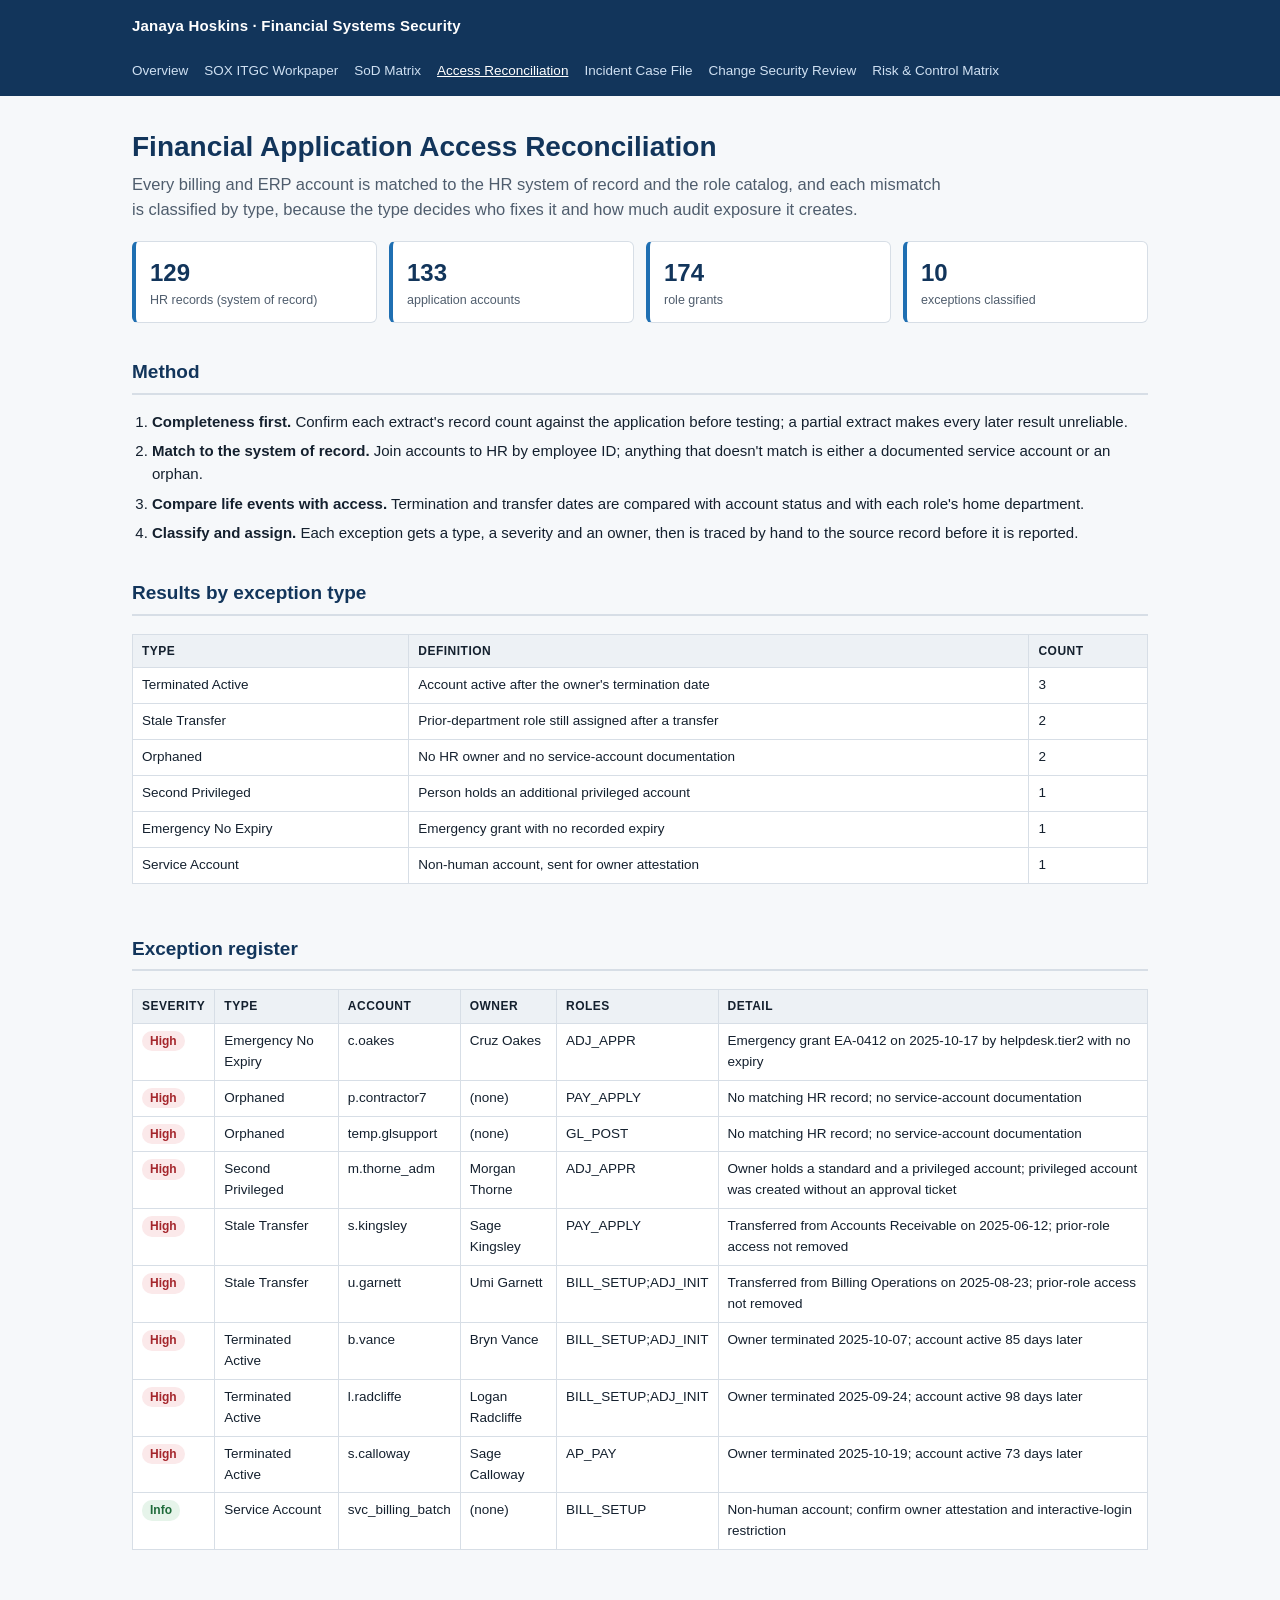
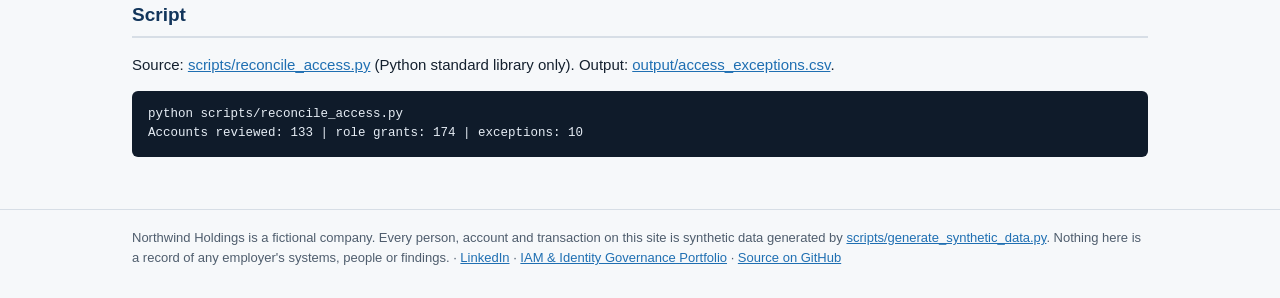
==== access-reconciliation.html @ 760a2b8c "Initial upload" ====
<!DOCTYPE html>
<html lang="en">
<head>
<meta charset="utf-8">
<meta name="viewport" content="width=device-width, initial-scale=1">
<title>Access Reconciliation | Janaya Hoskins, Financial Systems Security</title>
<link rel="stylesheet" href="assets/site.css">
</head>
<body>
<header class="site"><div class="wrap"><a class="brand" href="index.html">Janaya Hoskins · Financial Systems Security</a><nav><a href="index.html">Overview</a><a href="sox-itgc-workpaper.html">SOX ITGC Workpaper</a><a href="sod-matrix.html">SoD Matrix</a><a href="access-reconciliation.html" class=on>Access Reconciliation</a><a href="incident-case.html">Incident Case File</a><a href="change-security-review.html">Change Security Review</a><a href="risk-control-matrix.html">Risk &amp; Control Matrix</a></nav></div></header>
<main><div class="wrap">

<h1>Financial Application Access Reconciliation</h1>
<p class="lede">Every billing and ERP account is matched to the HR system of record and the role catalog, and each mismatch is classified by type,
because the type decides who fixes it and how much audit exposure it creates.</p>
<div class="stats">
<div class="stat"><div class="n">129</div><div class="l">HR records (system of record)</div></div>
<div class="stat"><div class="n">133</div><div class="l">application accounts</div></div>
<div class="stat"><div class="n">174</div><div class="l">role grants</div></div>
<div class="stat"><div class="n">10</div><div class="l">exceptions classified</div></div>
</div>
<h2>Method</h2>
<ol class="steps">
<li><b>Completeness first.</b> Confirm each extract's record count against the application before testing; a partial extract makes every later result unreliable.</li>
<li><b>Match to the system of record.</b> Join accounts to HR by employee ID; anything that doesn't match is either a documented service account or an orphan.</li>
<li><b>Compare life events with access.</b> Termination and transfer dates are compared with account status and with each role's home department.</li>
<li><b>Classify and assign.</b> Each exception gets a type, a severity and an owner, then is traced by hand to the source record before it is reported.</li>
</ol>
<h2>Results by exception type</h2>
<div class="scroll"><table class=""><thead><tr><th>Type</th><th>Definition</th><th>Count</th></tr></thead><tbody><tr><td>Terminated Active</td><td>Account active after the owner&#x27;s termination date</td><td>3</td></tr><tr><td>Stale Transfer</td><td>Prior-department role still assigned after a transfer</td><td>2</td></tr><tr><td>Orphaned</td><td>No HR owner and no service-account documentation</td><td>2</td></tr><tr><td>Second Privileged</td><td>Person holds an additional privileged account</td><td>1</td></tr><tr><td>Emergency No Expiry</td><td>Emergency grant with no recorded expiry</td><td>1</td></tr><tr><td>Service Account</td><td>Non-human account, sent for owner attestation</td><td>1</td></tr></tbody></table></div>
<h2>Exception register</h2>
<div class="scroll"><table class=""><thead><tr><th>Severity</th><th>Type</th><th>Account</th><th>Owner</th><th>Roles</th><th>Detail</th></tr></thead><tbody><tr><td><span class="pill high">High</span></td><td>Emergency No Expiry</td><td>c.oakes</td><td>Cruz Oakes</td><td>ADJ_APPR</td><td>Emergency grant EA-0412 on 2025-10-17 by helpdesk.tier2 with no expiry</td></tr><tr><td><span class="pill high">High</span></td><td>Orphaned</td><td>p.contractor7</td><td>(none)</td><td>PAY_APPLY</td><td>No matching HR record; no service-account documentation</td></tr><tr><td><span class="pill high">High</span></td><td>Orphaned</td><td>temp.glsupport</td><td>(none)</td><td>GL_POST</td><td>No matching HR record; no service-account documentation</td></tr><tr><td><span class="pill high">High</span></td><td>Second Privileged</td><td>m.thorne_adm</td><td>Morgan Thorne</td><td>ADJ_APPR</td><td>Owner holds a standard and a privileged account; privileged account was created without an approval ticket</td></tr><tr><td><span class="pill high">High</span></td><td>Stale Transfer</td><td>s.kingsley</td><td>Sage Kingsley</td><td>PAY_APPLY</td><td>Transferred from Accounts Receivable on 2025-06-12; prior-role access not removed</td></tr><tr><td><span class="pill high">High</span></td><td>Stale Transfer</td><td>u.garnett</td><td>Umi Garnett</td><td>BILL_SETUP;ADJ_INIT</td><td>Transferred from Billing Operations on 2025-08-23; prior-role access not removed</td></tr><tr><td><span class="pill high">High</span></td><td>Terminated Active</td><td>b.vance</td><td>Bryn Vance</td><td>BILL_SETUP;ADJ_INIT</td><td>Owner terminated 2025-10-07; account active 85 days later</td></tr><tr><td><span class="pill high">High</span></td><td>Terminated Active</td><td>l.radcliffe</td><td>Logan Radcliffe</td><td>BILL_SETUP;ADJ_INIT</td><td>Owner terminated 2025-09-24; account active 98 days later</td></tr><tr><td><span class="pill high">High</span></td><td>Terminated Active</td><td>s.calloway</td><td>Sage Calloway</td><td>AP_PAY</td><td>Owner terminated 2025-10-19; account active 73 days later</td></tr><tr><td><span class="pill info">Info</span></td><td>Service Account</td><td>svc_billing_batch</td><td>(none)</td><td>BILL_SETUP</td><td>Non-human account; confirm owner attestation and interactive-login restriction</td></tr></tbody></table></div>
<h2>Script</h2>
<p>Source: <a href="https://github.com/Janaya-Hoskins/financial-systems-security/blob/main/scripts/reconcile_access.py">scripts/reconcile_access.py</a> (Python standard library only).
Output: <a href="https://github.com/Janaya-Hoskins/financial-systems-security/blob/main/output/access_exceptions.csv">output/access_exceptions.csv</a>.</p>
<pre><code>python scripts/reconcile_access.py
Accounts reviewed: 133 | role grants: 174 | exceptions: 10</code></pre>

</div></main>
<footer class="site"><div class="wrap">
Northwind Holdings is a fictional company. Every person, account and transaction on this site is synthetic data generated by
<a href="https://github.com/Janaya-Hoskins/financial-systems-security/blob/main/scripts/generate_synthetic_data.py">scripts/generate_synthetic_data.py</a>. Nothing here is a record of any
employer's systems, people or findings. · <a href="https://www.linkedin.com/in/janaya-hoskins">LinkedIn</a> · <a href="https://janaya-hoskins.github.io/iam-portfolio/">IAM &amp; Identity Governance Portfolio</a> · <a href="https://github.com/Janaya-Hoskins/financial-systems-security">Source on GitHub</a>
</div></footer>
</body>
</html>
---- assets/site.css ----
:root {
  --ink: #14202e; --muted: #4f5d6d; --line: #d7dee6; --bg: #f6f8fa; --card: #ffffff;
  --navy: #12355b; --accent: #1f6fb2; --red: #a4262c; --red-bg: #fbe9ea;
  --amber: #8a5a00; --amber-bg: #fff4dc; --green: #1e6b3a; --green-bg: #e6f4ea;
  --mono: "SFMono-Regular", Consolas, "Liberation Mono", monospace;
}
* { box-sizing: border-box; }
body { margin: 0; font-family: -apple-system, "Segoe UI", Roboto, Helvetica, Arial, sans-serif;
  color: var(--ink); background: var(--bg); line-height: 1.55; font-size: 15px; }
a { color: var(--accent); }
header.site { background: var(--navy); color: #fff; }
header.site .wrap { display: flex; align-items: center; gap: 24px; flex-wrap: wrap; padding-top: 14px; padding-bottom: 14px; }
header.site .brand { font-weight: 700; letter-spacing: .2px; color: #fff; text-decoration: none; }
header.site nav { display: flex; gap: 16px; flex-wrap: wrap; font-size: 13.5px; }
header.site nav a { color: #cfe0f2; text-decoration: none; }
header.site nav a:hover, header.site nav a.on { color: #fff; text-decoration: underline; }
.wrap { max-width: 1060px; margin: 0 auto; padding: 0 22px; }
main { padding: 34px 0 40px; }
h1 { font-size: 28px; line-height: 1.2; margin: 0 0 8px; color: var(--navy); }
h2 { font-size: 19px; margin: 34px 0 10px; color: var(--navy); border-bottom: 2px solid var(--line); padding-bottom: 6px; }
h3 { font-size: 15.5px; margin: 22px 0 8px; }
.lede { font-size: 16.5px; color: var(--muted); max-width: 820px; margin: 0 0 18px; }
.meta { display: grid; grid-template-columns: repeat(auto-fit, minmax(190px, 1fr)); gap: 10px; margin: 18px 0; }
.meta div { background: var(--card); border: 1px solid var(--line); border-radius: 6px; padding: 10px 12px; }
.meta b { display: block; font-size: 11px; text-transform: uppercase; letter-spacing: .8px; color: var(--muted); }
.meta span { font-weight: 600; }
.cards { display: grid; grid-template-columns: repeat(auto-fit, minmax(300px, 1fr)); gap: 16px; }
.card { background: var(--card); border: 1px solid var(--line); border-radius: 8px; padding: 18px; display: flex; flex-direction: column; }
.card h3 { margin: 0 0 6px; font-size: 16px; }
.card h3 a { text-decoration: none; color: var(--navy); }
.card p { margin: 0 0 10px; color: var(--muted); font-size: 14px; }
.card .duty { margin-top: auto; font-size: 12.5px; background: var(--bg); border-radius: 4px; padding: 7px 9px; }
.stats { display: grid; grid-template-columns: repeat(auto-fit, minmax(160px, 1fr)); gap: 12px; margin: 18px 0; }
.stat { background: var(--card); border: 1px solid var(--line); border-left: 4px solid var(--accent); border-radius: 6px; padding: 12px 14px; }
.stat .n { font-size: 24px; font-weight: 700; color: var(--navy); }
.stat .l { font-size: 12.5px; color: var(--muted); }
table { width: 100%; border-collapse: collapse; background: var(--card); font-size: 13.5px; margin: 8px 0 16px; }
th, td { border: 1px solid var(--line); padding: 7px 9px; text-align: left; vertical-align: top; }
th { background: #edf1f5; font-size: 12px; text-transform: uppercase; letter-spacing: .5px; }
.scroll { overflow-x: auto; }
.pill { display: inline-block; padding: 1px 8px; border-radius: 10px; font-size: 12px; font-weight: 600; white-space: nowrap; }
.high, .prohibited, .ne { background: var(--red-bg); color: var(--red); }
.medium, .mitigating, .pe { background: var(--amber-bg); color: var(--amber); }
.info, .ok, .eff { background: var(--green-bg); color: var(--green); }
.matrix td, .matrix th { text-align: center; font-size: 11px; padding: 4px 3px; }
.matrix thead th { font-size: 9.5px; letter-spacing: 0; word-break: break-all; min-width: 44px; }
.matrix th.row { text-align: left; }
.matrix td.prohibited { font-weight: 700; }
.matrix td.self { background: #eef1f4; }
.note { background: var(--card); border: 1px solid var(--line); border-left: 4px solid var(--amber); border-radius: 6px; padding: 12px 14px; font-size: 14px; margin: 16px 0; }
pre { background: #0f1b2a; color: #e6edf5; padding: 14px 16px; border-radius: 6px; overflow-x: auto; font-family: var(--mono); font-size: 12.5px; line-height: 1.5; }
code { font-family: var(--mono); font-size: 12.5px; background: #edf1f5; padding: 1px 4px; border-radius: 3px; }
pre code { background: none; padding: 0; }
ol.steps { padding-left: 20px; } ol.steps li { margin-bottom: 6px; }
.timeline td:first-child { white-space: nowrap; font-family: var(--mono); font-size: 12.5px; }
footer.site { border-top: 1px solid var(--line); color: var(--muted); font-size: 13px; padding: 18px 0 30px; }
@media print { header.site nav { display: none; } body { background: #fff; } }
td:first-child b { white-space: nowrap; }
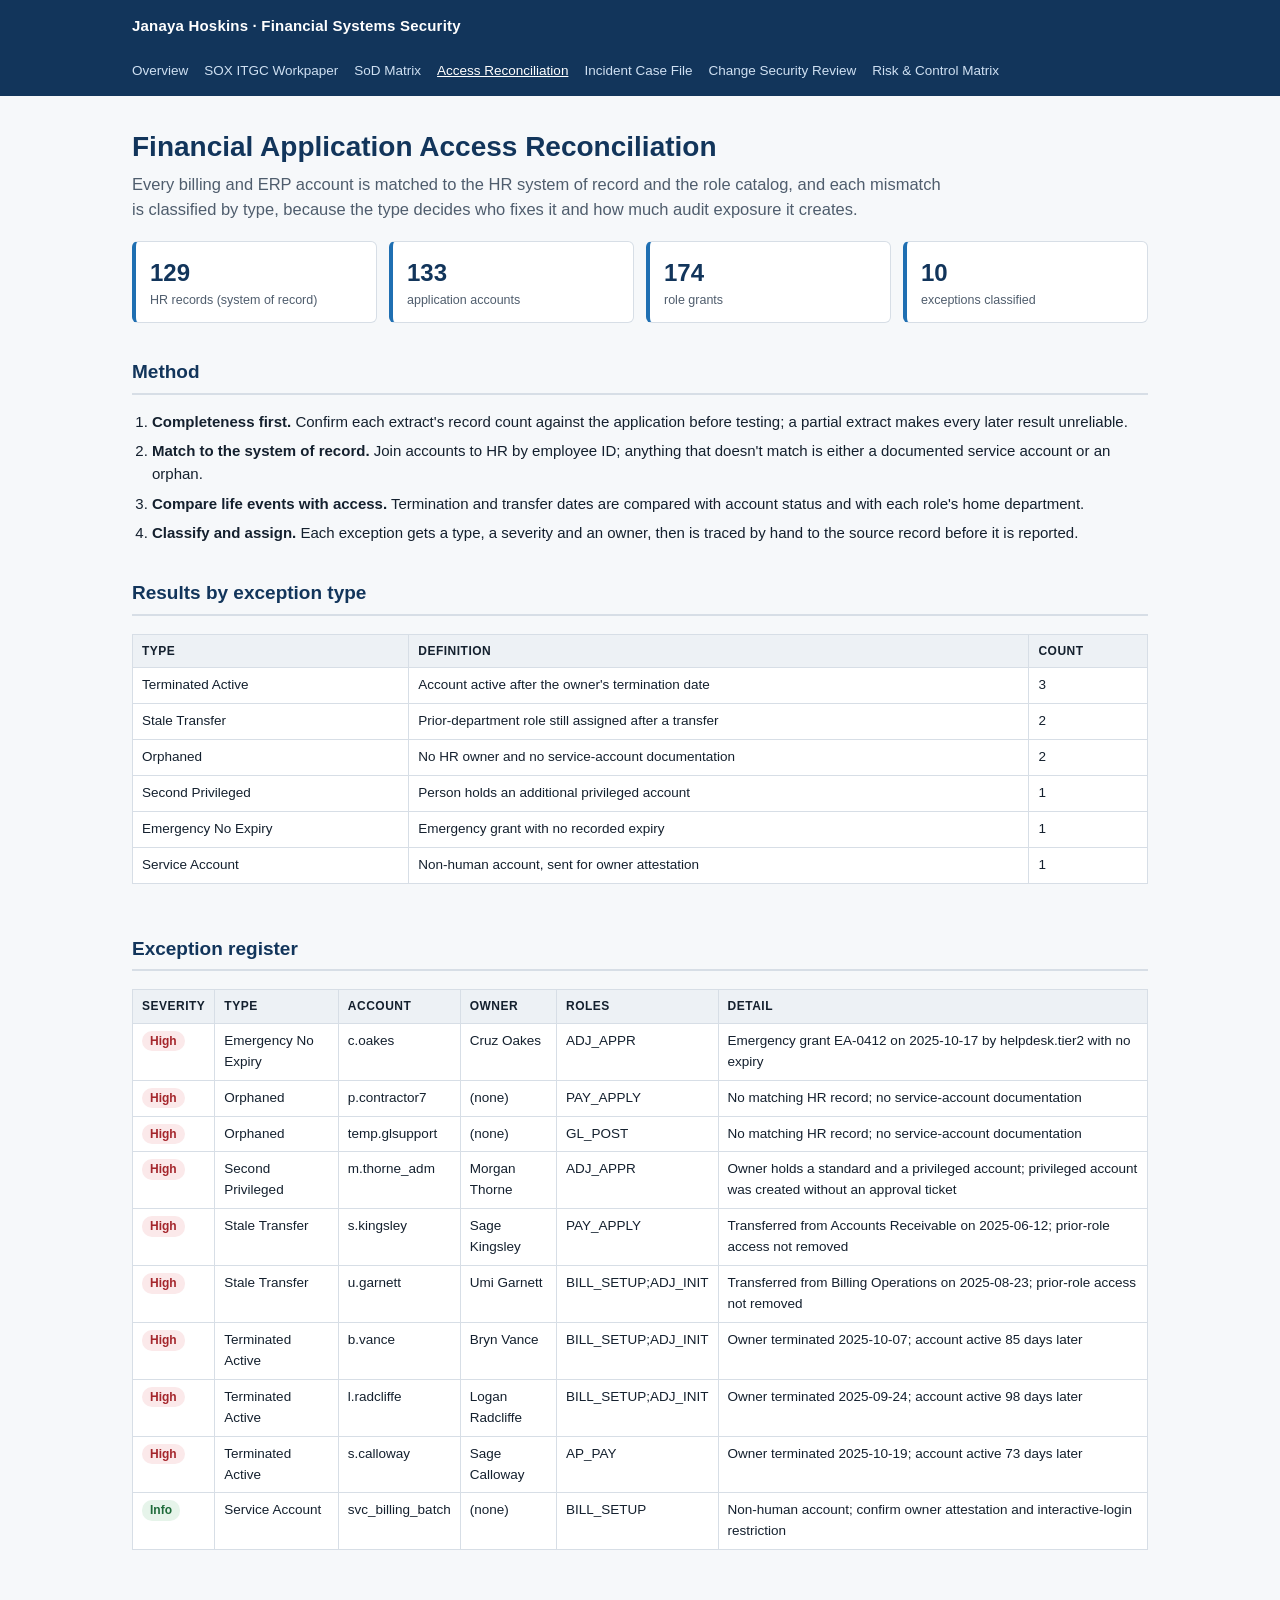
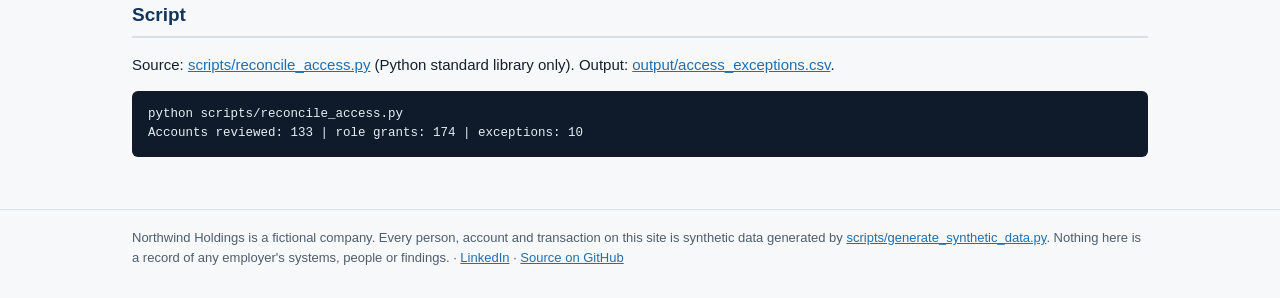
==== commit 323c0a68: "updates" ====
--- a/access-reconciliation.html
+++ b/access-reconciliation.html
@@ -40,7 +40,7 @@
 <footer class="site"><div class="wrap">
 Northwind Holdings is a fictional company. Every person, account and transaction on this site is synthetic data generated by
 <a href="https://github.com/Janaya-Hoskins/financial-systems-security/blob/main/scripts/generate_synthetic_data.py">scripts/generate_synthetic_data.py</a>. Nothing here is a record of any
-employer's systems, people or findings. · <a href="https://www.linkedin.com/in/janaya-hoskins">LinkedIn</a> · <a href="https://janaya-hoskins.github.io/iam-portfolio/">IAM &amp; Identity Governance Portfolio</a> · <a href="https://github.com/Janaya-Hoskins/financial-systems-security">Source on GitHub</a>
+employer's systems, people or findings. · <a href="https://www.linkedin.com/in/janaya-hoskins">LinkedIn</a> · <a href="https://github.com/Janaya-Hoskins/financial-systems-security">Source on GitHub</a>
 </div></footer>
 </body>
 </html>
